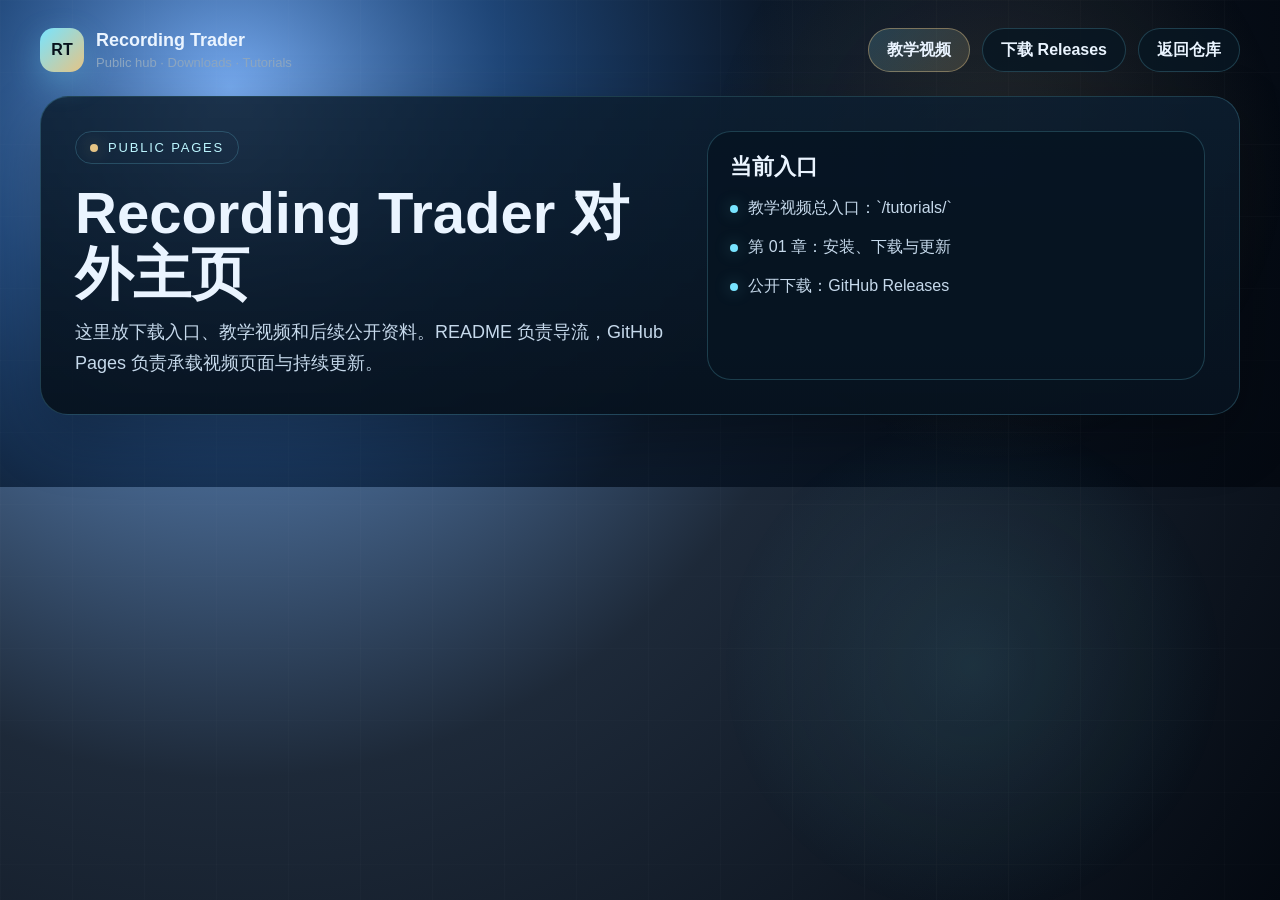
==== docs/index.html @ 5b9bc940 "Add GitHub Pages tutorial landing for chapter 1" ====
<!doctype html>
<html lang="zh-CN">
  <head>
    <meta charset="utf-8" />
    <meta name="viewport" content="width=device-width, initial-scale=1" />
    <title>Recording Trader · Public Hub</title>
    <meta name="description" content="Recording Trader public hub with downloads and tutorial videos." />
    <link rel="stylesheet" href="./tutorials/assets/tutorials.css" />
  </head>
  <body>
    <main class="page">
      <header class="topbar">
        <a class="brand" href="https://github.com/0x144169/recording-trader">
          <span class="brand-mark">RT</span>
          <span class="brand-copy">
            <strong>Recording Trader</strong>
            <span>Public hub · Downloads · Tutorials</span>
          </span>
        </a>
        <nav class="actions">
          <a class="btn btn-primary" href="./tutorials/">教学视频</a>
          <a class="btn" href="https://github.com/0x144169/recording-trader/releases">下载 Releases</a>
          <a class="btn" href="https://github.com/0x144169/recording-trader">返回仓库</a>
        </nav>
      </header>

      <section class="hero">
        <div class="hero-grid">
          <div>
            <span class="eyebrow">public pages</span>
            <h1>Recording Trader 对外主页</h1>
            <p>
              这里放下载入口、教学视频和后续公开资料。README 负责导流，GitHub Pages 负责承载视频页面与持续更新。
            </p>
          </div>
          <aside class="hero-card">
            <h3>当前入口</h3>
            <ul class="hero-list">
              <li>教学视频总入口：`/tutorials/`</li>
              <li>第 01 章：安装、下载与更新</li>
              <li>公开下载：GitHub Releases</li>
            </ul>
          </aside>
        </div>
      </section>
    </main>
  </body>
</html>
---- docs/tutorials/assets/tutorials.css ----
:root {
  --bg-1: #0a1830;
  --bg-2: #15335d;
  --bg-3: #1e4f80;
  --panel: rgba(10, 28, 45, 0.88);
  --panel-strong: rgba(12, 33, 53, 0.96);
  --text: #eaf4ff;
  --text-soft: #c6d9eb;
  --text-muted: #8ca5bf;
  --line: rgba(120, 228, 255, 0.2);
  --line-strong: rgba(229, 196, 133, 0.42);
  --accent: #78e4ff;
  --accent-soft: #bdf6ff;
  --gold: #e5c485;
  --shadow: 0 22px 60px rgba(0, 0, 0, 0.28);
}

* {
  box-sizing: border-box;
}

html,
body {
  margin: 0;
  padding: 0;
  min-height: 100%;
  color: var(--text);
  font-family: Inter, "Noto Sans SC", "Microsoft YaHei", sans-serif;
  background:
    radial-gradient(circle at 18% 18%, rgba(72, 150, 255, 0.42) 0%, rgba(19, 60, 112, 0.78) 24%, rgba(10, 23, 40, 0.92) 48%, rgba(4, 9, 17, 1) 100%);
}

body::before {
  content: "";
  position: fixed;
  inset: 0;
  pointer-events: none;
  background:
    radial-gradient(circle at 78% 18%, rgba(229, 196, 133, 0.14), transparent 24%),
    radial-gradient(circle at 76% 74%, rgba(120, 228, 255, 0.12), transparent 22%),
    repeating-linear-gradient(90deg, rgba(255, 255, 255, 0.02) 0, rgba(255, 255, 255, 0.02) 1px, transparent 1px, transparent 72px),
    repeating-linear-gradient(180deg, rgba(255, 255, 255, 0.015) 0, rgba(255, 255, 255, 0.015) 1px, transparent 1px, transparent 72px);
  opacity: 0.9;
}

a {
  color: inherit;
}

.page {
  position: relative;
  z-index: 1;
  width: min(1200px, calc(100% - 32px));
  margin: 0 auto;
  padding: 28px 0 48px;
}

.topbar {
  display: flex;
  justify-content: space-between;
  align-items: center;
  gap: 16px;
  margin-bottom: 24px;
}

.brand {
  display: inline-flex;
  align-items: center;
  gap: 12px;
  text-decoration: none;
}

.brand-mark {
  width: 44px;
  height: 44px;
  border-radius: 14px;
  display: inline-flex;
  align-items: center;
  justify-content: center;
  color: #06111b;
  font-weight: 900;
  background: linear-gradient(135deg, var(--accent) 0%, var(--gold) 100%);
  box-shadow: 0 10px 30px rgba(120, 228, 255, 0.25);
}

.brand-copy strong {
  display: block;
  font-size: 18px;
}

.brand-copy span {
  display: block;
  margin-top: 4px;
  color: var(--text-muted);
  font-size: 13px;
}

.actions {
  display: flex;
  flex-wrap: wrap;
  gap: 12px;
}

.btn {
  display: inline-flex;
  align-items: center;
  justify-content: center;
  gap: 8px;
  min-height: 44px;
  padding: 0 18px;
  border-radius: 999px;
  border: 1px solid var(--line);
  background: rgba(8, 22, 35, 0.82);
  color: var(--text);
  text-decoration: none;
  font-weight: 700;
  transition: transform .18s ease, border-color .18s ease, background .18s ease;
}

.btn:hover {
  transform: translateY(-1px);
  border-color: var(--line-strong);
}

.btn-primary {
  background: linear-gradient(135deg, rgba(120, 228, 255, 0.18) 0%, rgba(229, 196, 133, 0.16) 100%);
  border-color: var(--line-strong);
}

.hero,
.panel {
  border-radius: 28px;
  border: 1px solid var(--line);
  background: linear-gradient(180deg, rgba(12, 30, 48, 0.86) 0%, rgba(7, 18, 30, 0.95) 100%);
  box-shadow: var(--shadow);
}

.hero {
  overflow: hidden;
  margin-bottom: 24px;
}

.hero-grid {
  display: grid;
  grid-template-columns: 1.1fr .9fr;
  gap: 24px;
  padding: 34px;
}

.eyebrow {
  display: inline-flex;
  align-items: center;
  gap: 10px;
  padding: 8px 14px;
  border-radius: 999px;
  border: 1px solid var(--line);
  color: var(--accent-soft);
  font-size: 13px;
  letter-spacing: 1.8px;
  text-transform: uppercase;
}

.eyebrow::before {
  content: "";
  width: 8px;
  height: 8px;
  border-radius: 50%;
  background: var(--gold);
  box-shadow: 0 0 18px rgba(229, 196, 133, 0.45);
}

.hero h1 {
  margin: 18px 0 12px;
  font-size: clamp(34px, 5vw, 58px);
  line-height: 1.06;
}

.hero p {
  margin: 0;
  color: var(--text-soft);
  font-size: 18px;
  line-height: 1.75;
}

.hero-card {
  padding: 20px 22px;
  border-radius: 24px;
  border: 1px solid var(--line);
  background: rgba(7, 21, 34, 0.84);
}

.hero-card h3,
.section-title {
  margin: 0 0 12px;
  font-size: 22px;
}

.hero-list,
.check-list,
.meta-list {
  margin: 0;
  padding: 0;
  list-style: none;
}

.hero-list li,
.check-list li,
.meta-list li {
  position: relative;
  padding-left: 18px;
  margin-top: 12px;
  color: var(--text-soft);
  line-height: 1.7;
}

.hero-list li::before,
.check-list li::before {
  content: "";
  position: absolute;
  left: 0;
  top: 11px;
  width: 8px;
  height: 8px;
  border-radius: 50%;
  background: var(--accent);
  box-shadow: 0 0 16px rgba(120, 228, 255, 0.35);
}

.section {
  margin-top: 24px;
}

.panel {
  padding: 28px;
}

.grid {
  display: grid;
  gap: 20px;
}

.grid-2 {
  grid-template-columns: repeat(2, minmax(0, 1fr));
}

.grid-3 {
  grid-template-columns: repeat(3, minmax(0, 1fr));
}

.chapter-card {
  overflow: hidden;
  border-radius: 24px;
  border: 1px solid var(--line);
  background: var(--panel);
}

.chapter-cover {
  display: block;
  width: 100%;
  aspect-ratio: 16 / 9;
  object-fit: cover;
  background: #06111b;
}

.chapter-body {
  padding: 20px;
}

.tag {
  display: inline-flex;
  align-items: center;
  gap: 8px;
  padding: 7px 12px;
  border-radius: 999px;
  background: rgba(229, 196, 133, 0.14);
  color: var(--gold);
  font-size: 13px;
  font-weight: 700;
  letter-spacing: .8px;
  text-transform: uppercase;
}

.tag.ready {
  background: rgba(120, 228, 255, 0.14);
  color: var(--accent-soft);
}

.chapter-body h3 {
  margin: 14px 0 10px;
  font-size: 26px;
}

.chapter-body p {
  margin: 0;
  color: var(--text-soft);
  line-height: 1.7;
}

.meta-grid {
  display: grid;
  grid-template-columns: repeat(3, minmax(0, 1fr));
  gap: 12px;
  margin-top: 18px;
}

.meta-item {
  padding: 14px 16px;
  border-radius: 18px;
  border: 1px solid var(--line);
  background: rgba(255, 255, 255, 0.02);
}

.meta-item strong {
  display: block;
  font-size: 13px;
  color: var(--text-muted);
}

.meta-item span {
  display: block;
  margin-top: 8px;
  font-size: 15px;
  color: var(--text);
  line-height: 1.5;
}

.video-shell {
  overflow: hidden;
  border-radius: 24px;
  border: 1px solid var(--line-strong);
  background: var(--panel-strong);
  box-shadow: var(--shadow);
}

.video-shell video {
  display: block;
  width: 100%;
  max-width: 100%;
  background: #020810;
}

.footer-note {
  margin-top: 18px;
  color: var(--text-muted);
  font-size: 14px;
  line-height: 1.7;
}

.roadmap-item {
  padding: 18px 20px;
  border-radius: 20px;
  border: 1px solid var(--line);
  background: rgba(255, 255, 255, 0.02);
}

.roadmap-item h4 {
  margin: 10px 0 8px;
  font-size: 20px;
}

.roadmap-item p {
  margin: 0;
  color: var(--text-soft);
  line-height: 1.7;
}

.muted {
  color: var(--text-muted);
}

@media (max-width: 980px) {
  .hero-grid,
  .grid-2,
  .grid-3,
  .meta-grid {
    grid-template-columns: 1fr;
  }

  .topbar {
    flex-direction: column;
    align-items: flex-start;
  }

  .page {
    width: min(100% - 20px, 1200px);
  }

  .hero-grid,
  .panel {
    padding: 22px;
  }
}
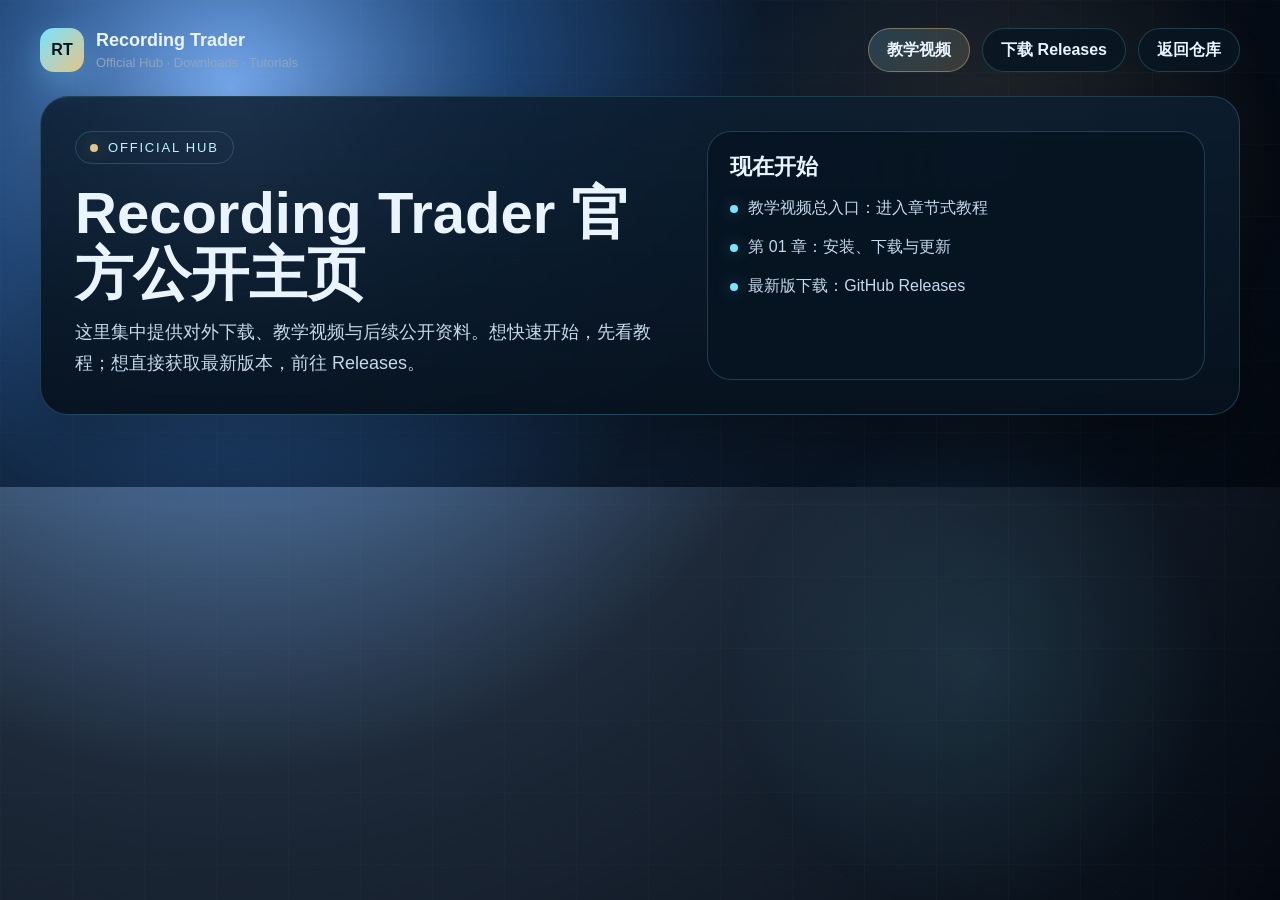
==== commit 5a98d7de: "docs: polish tutorial landing" ====
--- a/docs/index.html
+++ b/docs/index.html
@@ -3,8 +3,8 @@
   <head>
     <meta charset="utf-8" />
     <meta name="viewport" content="width=device-width, initial-scale=1" />
-    <title>Recording Trader · Public Hub</title>
-    <meta name="description" content="Recording Trader public hub with downloads and tutorial videos." />
+    <title>Recording Trader · 官方公开主页</title>
+    <meta name="description" content="Recording Trader 官方公开主页，集中提供下载入口与教学视频。" />
     <link rel="stylesheet" href="./tutorials/assets/tutorials.css" />
   </head>
   <body>
@@ -14,7 +14,7 @@
           <span class="brand-mark">RT</span>
           <span class="brand-copy">
             <strong>Recording Trader</strong>
-            <span>Public hub · Downloads · Tutorials</span>
+            <span>Official Hub · Downloads · Tutorials</span>
           </span>
         </a>
         <nav class="actions">
@@ -27,18 +27,18 @@
       <section class="hero">
         <div class="hero-grid">
           <div>
-            <span class="eyebrow">public pages</span>
-            <h1>Recording Trader 对外主页</h1>
+            <span class="eyebrow">official hub</span>
+            <h1>Recording Trader 官方公开主页</h1>
             <p>
-              这里放下载入口、教学视频和后续公开资料。README 负责导流，GitHub Pages 负责承载视频页面与持续更新。
+              这里集中提供对外下载、教学视频与后续公开资料。想快速开始，先看教程；想直接获取最新版本，前往 Releases。
             </p>
           </div>
           <aside class="hero-card">
-            <h3>当前入口</h3>
+            <h3>现在开始</h3>
             <ul class="hero-list">
-              <li>教学视频总入口：`/tutorials/`</li>
+              <li>教学视频总入口：进入章节式教程</li>
               <li>第 01 章：安装、下载与更新</li>
-              <li>公开下载：GitHub Releases</li>
+              <li>最新版下载：GitHub Releases</li>
             </ul>
           </aside>
         </div>
@@ -46,4 +46,3 @@
     </main>
   </body>
 </html>
-
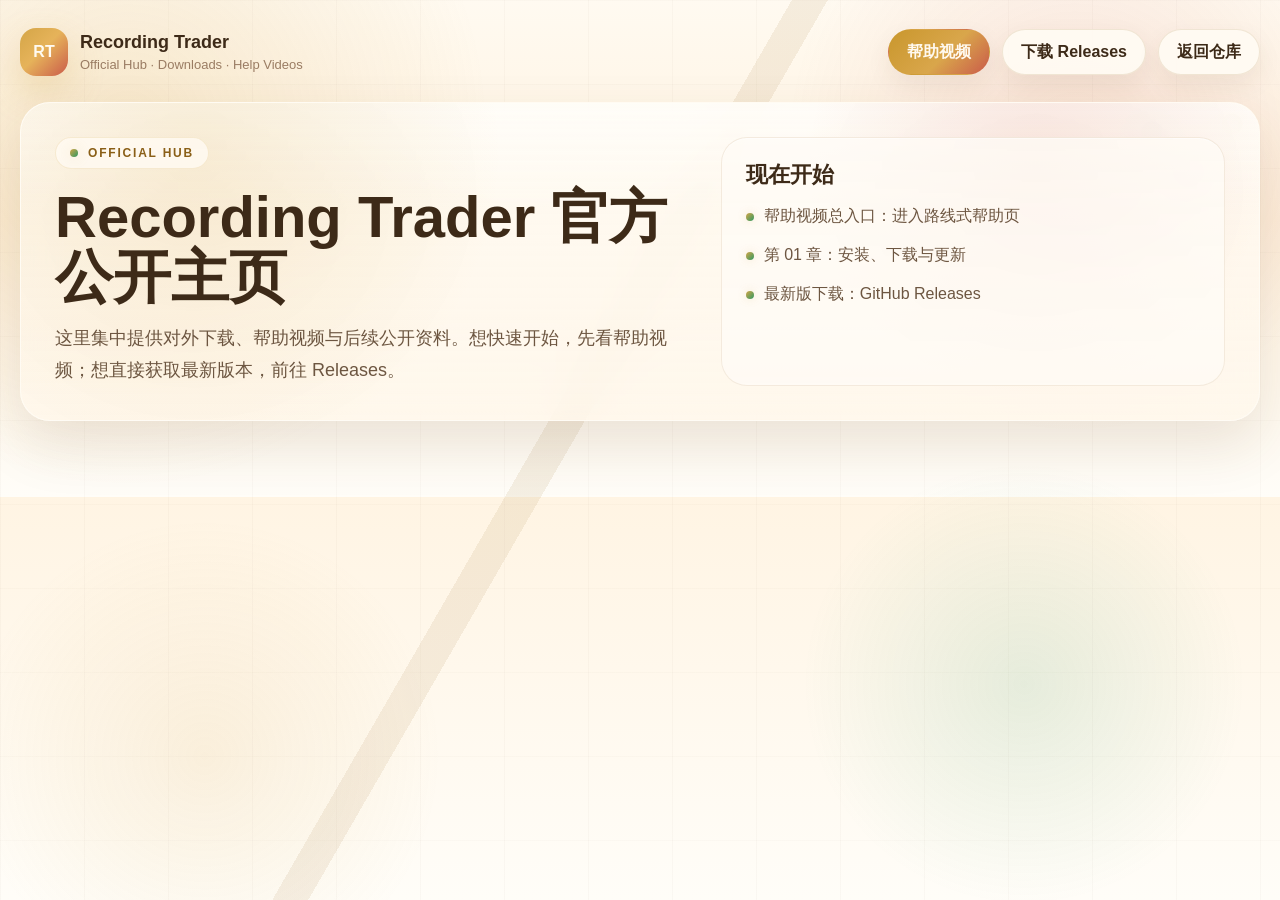
==== commit 6f382502: "Restyle help videos homepage" ====
--- a/docs/index.html
+++ b/docs/index.html
@@ -4,7 +4,7 @@
     <meta charset="utf-8" />
     <meta name="viewport" content="width=device-width, initial-scale=1" />
     <title>Recording Trader · 官方公开主页</title>
-    <meta name="description" content="Recording Trader 官方公开主页，集中提供下载入口与教学视频。" />
+    <meta name="description" content="Recording Trader 官方公开主页，集中提供下载入口与帮助视频。" />
     <link rel="stylesheet" href="./tutorials/assets/tutorials.css" />
   </head>
   <body>
@@ -14,11 +14,11 @@
           <span class="brand-mark">RT</span>
           <span class="brand-copy">
             <strong>Recording Trader</strong>
-            <span>Official Hub · Downloads · Tutorials</span>
+            <span>Official Hub · Downloads · Help Videos</span>
           </span>
         </a>
         <nav class="actions">
-          <a class="btn btn-primary" href="./tutorials/">教学视频</a>
+          <a class="btn btn-primary" href="./tutorials/">帮助视频</a>
           <a class="btn" href="https://github.com/0x144169/recording-trader/releases">下载 Releases</a>
           <a class="btn" href="https://github.com/0x144169/recording-trader">返回仓库</a>
         </nav>
@@ -30,13 +30,13 @@
             <span class="eyebrow">official hub</span>
             <h1>Recording Trader 官方公开主页</h1>
             <p>
-              这里集中提供对外下载、教学视频与后续公开资料。想快速开始，先看教程；想直接获取最新版本，前往 Releases。
+              这里集中提供对外下载、帮助视频与后续公开资料。想快速开始，先看帮助视频；想直接获取最新版本，前往 Releases。
             </p>
           </div>
           <aside class="hero-card">
             <h3>现在开始</h3>
             <ul class="hero-list">
-              <li>教学视频总入口：进入章节式教程</li>
+              <li>帮助视频总入口：进入路线式帮助页</li>
               <li>第 01 章：安装、下载与更新</li>
               <li>最新版下载：GitHub Releases</li>
             </ul>
--- a/docs/tutorials/assets/tutorials.css
+++ b/docs/tutorials/assets/tutorials.css
@@ -1,18 +1,21 @@
 :root {
-  --bg-1: #0a1830;
-  --bg-2: #15335d;
-  --bg-3: #1e4f80;
-  --panel: rgba(10, 28, 45, 0.88);
-  --panel-strong: rgba(12, 33, 53, 0.96);
-  --text: #eaf4ff;
-  --text-soft: #c6d9eb;
-  --text-muted: #8ca5bf;
-  --line: rgba(120, 228, 255, 0.2);
-  --line-strong: rgba(229, 196, 133, 0.42);
-  --accent: #78e4ff;
-  --accent-soft: #bdf6ff;
-  --gold: #e5c485;
-  --shadow: 0 22px 60px rgba(0, 0, 0, 0.28);
+  --bg-1: #fffaf1;
+  --bg-2: #fff2de;
+  --bg-3: #fffdf8;
+  --panel: rgba(255, 250, 241, 0.86);
+  --panel-strong: rgba(255, 253, 248, 0.95);
+  --text: #3d2a18;
+  --text-soft: #6d5641;
+  --text-muted: #9a7c63;
+  --line: rgba(160, 118, 52, 0.16);
+  --line-strong: rgba(212, 165, 71, 0.36);
+  --accent: #c9972d;
+  --accent-soft: #8a5f17;
+  --gold: #d4a547;
+  --green: #2f9961;
+  --red: #ca5b4a;
+  --shadow: 0 24px 56px rgba(91, 61, 26, 0.12);
+  --shadow-strong: 0 30px 76px rgba(91, 61, 26, 0.18);
 }
 
 * {
@@ -26,21 +29,34 @@
   min-height: 100%;
   color: var(--text);
   font-family: Inter, "Noto Sans SC", "Microsoft YaHei", sans-serif;
-  background:
-    radial-gradient(circle at 18% 18%, rgba(72, 150, 255, 0.42) 0%, rgba(19, 60, 112, 0.78) 24%, rgba(10, 23, 40, 0.92) 48%, rgba(4, 9, 17, 1) 100%);
-}
-
-body::before {
+  background: linear-gradient(180deg, var(--bg-1) 0%, var(--bg-2) 44%, var(--bg-3) 100%);
+}
+
+body::before,
+body::after {
   content: "";
   position: fixed;
   inset: 0;
   pointer-events: none;
+}
+
+body::before {
   background:
-    radial-gradient(circle at 78% 18%, rgba(229, 196, 133, 0.14), transparent 24%),
-    radial-gradient(circle at 76% 74%, rgba(120, 228, 255, 0.12), transparent 22%),
-    repeating-linear-gradient(90deg, rgba(255, 255, 255, 0.02) 0, rgba(255, 255, 255, 0.02) 1px, transparent 1px, transparent 72px),
-    repeating-linear-gradient(180deg, rgba(255, 255, 255, 0.015) 0, rgba(255, 255, 255, 0.015) 1px, transparent 1px, transparent 72px);
-  opacity: 0.9;
+    radial-gradient(circle at 10% 14%, rgba(212, 165, 71, 0.18), transparent 26%),
+    radial-gradient(circle at 84% 16%, rgba(202, 91, 74, 0.14), transparent 22%),
+    radial-gradient(circle at 80% 76%, rgba(47, 153, 97, 0.12), transparent 18%),
+    radial-gradient(circle at 16% 84%, rgba(212, 165, 71, 0.12), transparent 18%),
+    repeating-linear-gradient(90deg, rgba(109, 86, 65, 0.03) 0, rgba(109, 86, 65, 0.03) 1px, transparent 1px, transparent 84px),
+    repeating-linear-gradient(180deg, rgba(109, 86, 65, 0.025) 0, rgba(109, 86, 65, 0.025) 1px, transparent 1px, transparent 84px);
+}
+
+body::after {
+  background:
+    radial-gradient(circle at calc(100% - 128px) 132px, rgba(47, 153, 97, 0.82) 0 10px, transparent 11px),
+    radial-gradient(circle at calc(100% - 88px) 172px, rgba(202, 91, 74, 0.78) 0 10px, transparent 11px),
+    radial-gradient(circle at calc(100% - 48px) 124px, rgba(212, 165, 71, 0.86) 0 10px, transparent 11px),
+    linear-gradient(120deg, transparent 0 44%, rgba(160, 118, 52, 0.18) 44% 46%, transparent 46% 100%);
+  opacity: 0.55;
 }
 
 a {
@@ -50,17 +66,17 @@
 .page {
   position: relative;
   z-index: 1;
-  width: min(1200px, calc(100% - 32px));
+  width: min(1240px, calc(100% - 32px));
   margin: 0 auto;
-  padding: 28px 0 48px;
+  padding: 28px 0 52px;
 }
 
 .topbar {
   display: flex;
   justify-content: space-between;
   align-items: center;
-  gap: 16px;
-  margin-bottom: 24px;
+  gap: 18px;
+  margin-bottom: 26px;
 }
 
 .brand {
@@ -71,16 +87,16 @@
 }
 
 .brand-mark {
-  width: 44px;
-  height: 44px;
-  border-radius: 14px;
+  width: 48px;
+  height: 48px;
+  border-radius: 16px;
   display: inline-flex;
   align-items: center;
   justify-content: center;
-  color: #06111b;
+  color: #fffaf0;
   font-weight: 900;
-  background: linear-gradient(135deg, var(--accent) 0%, var(--gold) 100%);
-  box-shadow: 0 10px 30px rgba(120, 228, 255, 0.25);
+  background: linear-gradient(135deg, #d4a547 0%, #e6b35a 46%, #ca5b4a 100%);
+  box-shadow: 0 16px 36px rgba(212, 165, 71, 0.28);
 }
 
 .brand-copy strong {
@@ -106,33 +122,39 @@
   align-items: center;
   justify-content: center;
   gap: 8px;
-  min-height: 44px;
+  min-height: 46px;
   padding: 0 18px;
   border-radius: 999px;
   border: 1px solid var(--line);
-  background: rgba(8, 22, 35, 0.82);
+  background: rgba(255, 251, 244, 0.92);
   color: var(--text);
   text-decoration: none;
   font-weight: 700;
-  transition: transform .18s ease, border-color .18s ease, background .18s ease;
-}
-
-.btn:hover {
-  transform: translateY(-1px);
-  border-color: var(--line-strong);
+  box-shadow: 0 10px 24px rgba(91, 61, 26, 0.08);
+  transition: transform .18s ease, border-color .18s ease, box-shadow .18s ease, background .18s ease;
+}
+
+.btn:hover,
+.btn:focus-visible {
+  transform: translateY(-2px);
+  border-color: rgba(212, 165, 71, 0.42);
+  box-shadow: 0 16px 28px rgba(91, 61, 26, 0.12);
 }
 
 .btn-primary {
-  background: linear-gradient(135deg, rgba(120, 228, 255, 0.18) 0%, rgba(229, 196, 133, 0.16) 100%);
-  border-color: var(--line-strong);
+  color: #fff9ef;
+  border-color: transparent;
+  background: linear-gradient(135deg, #c9972d 0%, #d9a64b 56%, #ca5b4a 100%);
 }
 
 .hero,
 .panel {
-  border-radius: 28px;
-  border: 1px solid var(--line);
-  background: linear-gradient(180deg, rgba(12, 30, 48, 0.86) 0%, rgba(7, 18, 30, 0.95) 100%);
+  position: relative;
+  border-radius: 30px;
+  border: 1px solid rgba(255, 252, 245, 0.84);
+  background: linear-gradient(180deg, rgba(255, 252, 246, 0.88) 0%, rgba(255, 247, 235, 0.76) 100%);
   box-shadow: var(--shadow);
+  backdrop-filter: blur(18px);
 }
 
 .hero {
@@ -140,53 +162,70 @@
   margin-bottom: 24px;
 }
 
+.hero::before {
+  content: "";
+  position: absolute;
+  inset: 0;
+  background:
+    radial-gradient(circle at 14% 16%, rgba(212, 165, 71, 0.18), transparent 28%),
+    radial-gradient(circle at 82% 20%, rgba(202, 91, 74, 0.14), transparent 22%),
+    linear-gradient(180deg, rgba(255, 255, 255, 0.32), transparent 34%);
+  pointer-events: none;
+}
+
 .hero-grid {
+  position: relative;
   display: grid;
-  grid-template-columns: 1.1fr .9fr;
+  grid-template-columns: 1.12fr .88fr;
   gap: 24px;
   padding: 34px;
 }
 
-.eyebrow {
+.eyebrow,
+.section-kicker {
   display: inline-flex;
   align-items: center;
   gap: 10px;
   padding: 8px 14px;
   border-radius: 999px;
-  border: 1px solid var(--line);
+  border: 1px solid rgba(212, 165, 71, 0.18);
+  background: rgba(255, 250, 241, 0.88);
   color: var(--accent-soft);
-  font-size: 13px;
+  font-size: 12px;
+  font-weight: 800;
   letter-spacing: 1.8px;
   text-transform: uppercase;
 }
 
-.eyebrow::before {
+.eyebrow::before,
+.section-kicker::before {
   content: "";
   width: 8px;
   height: 8px;
   border-radius: 50%;
-  background: var(--gold);
-  box-shadow: 0 0 18px rgba(229, 196, 133, 0.45);
+  background: linear-gradient(135deg, var(--gold) 0%, var(--green) 100%);
+  box-shadow: 0 0 14px rgba(212, 165, 71, 0.24);
 }
 
 .hero h1 {
-  margin: 18px 0 12px;
+  margin: 18px 0 14px;
   font-size: clamp(34px, 5vw, 58px);
-  line-height: 1.06;
+  line-height: 1.04;
 }
 
 .hero p {
   margin: 0;
   color: var(--text-soft);
   font-size: 18px;
-  line-height: 1.75;
+  line-height: 1.78;
 }
 
 .hero-card {
-  padding: 20px 22px;
-  border-radius: 24px;
-  border: 1px solid var(--line);
-  background: rgba(7, 21, 34, 0.84);
+  padding: 22px 24px;
+  border-radius: 26px;
+  border: 1px solid rgba(160, 118, 52, 0.12);
+  background: rgba(255, 252, 246, 0.78);
+  box-shadow: inset 0 1px 0 rgba(255, 255, 255, 0.5);
 }
 
 .hero-card h3,
@@ -222,8 +261,8 @@
   width: 8px;
   height: 8px;
   border-radius: 50%;
-  background: var(--accent);
-  box-shadow: 0 0 16px rgba(120, 228, 255, 0.35);
+  background: linear-gradient(135deg, var(--gold) 0%, var(--green) 100%);
+  box-shadow: 0 0 10px rgba(212, 165, 71, 0.22);
 }
 
 .section {
@@ -232,6 +271,20 @@
 
 .panel {
   padding: 28px;
+}
+
+.section-head {
+  display: flex;
+  justify-content: space-between;
+  align-items: flex-end;
+  gap: 20px;
+  margin-bottom: 18px;
+}
+
+.section-copy {
+  margin: 8px 0 0;
+  color: var(--text-soft);
+  line-height: 1.7;
 }
 
 .grid {
@@ -247,11 +300,120 @@
   grid-template-columns: repeat(3, minmax(0, 1fr));
 }
 
+.journey-map {
+  position: relative;
+  display: grid;
+  grid-template-columns: repeat(4, minmax(0, 1fr));
+  gap: 18px;
+}
+
+.journey-map::before,
+.journey-map::after {
+  content: "";
+  position: absolute;
+  left: 40px;
+  right: 40px;
+  height: 5px;
+  border-radius: 999px;
+  background:
+    repeating-linear-gradient(
+      90deg,
+      rgba(212, 165, 71, 0.48) 0 24px,
+      rgba(212, 165, 71, 0) 24px 38px
+    );
+  opacity: 0.95;
+}
+
+.journey-map::before {
+  top: 56px;
+}
+
+.journey-map::after {
+  top: 194px;
+}
+
+.journey-step {
+  position: relative;
+  z-index: 1;
+  min-height: 126px;
+  padding: 18px 18px 18px 78px;
+  border-radius: 24px;
+  border: 1px solid rgba(160, 118, 52, 0.14);
+  background: linear-gradient(180deg, rgba(255, 255, 255, 0.92) 0%, rgba(255, 247, 231, 0.88) 100%);
+  box-shadow: 0 16px 34px rgba(91, 61, 26, 0.1);
+  text-decoration: none;
+  transition: transform .18s ease, box-shadow .18s ease, border-color .18s ease;
+}
+
+.journey-step:hover,
+.journey-step:focus-visible {
+  transform: translateY(-3px);
+  border-color: rgba(212, 165, 71, 0.42);
+  box-shadow: var(--shadow-strong);
+}
+
+.journey-step::before {
+  content: attr(data-step);
+  position: absolute;
+  left: 18px;
+  top: 18px;
+  width: 42px;
+  height: 42px;
+  border-radius: 50%;
+  display: inline-flex;
+  align-items: center;
+  justify-content: center;
+  color: #fffaf1;
+  font-weight: 900;
+  font-size: 14px;
+  background: linear-gradient(135deg, var(--gold) 0%, #e7b65a 55%, var(--red) 100%);
+  box-shadow: 0 10px 24px rgba(212, 165, 71, 0.24);
+}
+
+.journey-step:nth-child(2n)::before {
+  background: linear-gradient(135deg, var(--green) 0%, #5dbc86 54%, var(--gold) 100%);
+}
+
+.journey-step:nth-child(3n)::before {
+  background: linear-gradient(135deg, var(--red) 0%, #df8b56 50%, var(--gold) 100%);
+}
+
+.journey-step strong {
+  display: block;
+  font-size: 18px;
+  line-height: 1.35;
+}
+
+.journey-step span {
+  display: block;
+  margin-top: 6px;
+  color: var(--text-soft);
+  line-height: 1.6;
+  font-size: 14px;
+}
+
 .chapter-card {
   overflow: hidden;
-  border-radius: 24px;
-  border: 1px solid var(--line);
-  background: var(--panel);
+  display: flex;
+  flex-direction: column;
+  border-radius: 28px;
+  border: 1px solid rgba(160, 118, 52, 0.14);
+  background: linear-gradient(180deg, rgba(255, 254, 250, 0.92) 0%, rgba(255, 247, 235, 0.84) 100%);
+  box-shadow: 0 18px 42px rgba(91, 61, 26, 0.1);
+  transition: transform .2s ease, box-shadow .2s ease, border-color .2s ease;
+}
+
+.chapter-card:hover {
+  transform: translateY(-4px);
+  border-color: rgba(212, 165, 71, 0.3);
+  box-shadow: var(--shadow-strong);
+}
+
+.chapter-cover-link {
+  position: relative;
+  display: block;
+  overflow: hidden;
+  text-decoration: none;
 }
 
 .chapter-cover {
@@ -259,55 +421,101 @@
   width: 100%;
   aspect-ratio: 16 / 9;
   object-fit: cover;
-  background: #06111b;
+  background: #eadfcb;
+  transition: transform .45s ease, filter .25s ease;
+}
+
+.chapter-card:hover .chapter-cover {
+  transform: scale(1.03);
+  filter: saturate(1.04);
+}
+
+.chapter-cover-link::after {
+  content: "";
+  position: absolute;
+  inset: auto 0 0 0;
+  height: 42%;
+  background: linear-gradient(180deg, transparent 0%, rgba(61, 42, 24, 0.24) 100%);
+}
+
+.chapter-cover-hint {
+  position: absolute;
+  left: 16px;
+  bottom: 16px;
+  z-index: 1;
+  padding: 8px 12px;
+  border-radius: 999px;
+  background: rgba(255, 251, 244, 0.92);
+  color: var(--accent-soft);
+  font-size: 13px;
+  font-weight: 800;
+  box-shadow: 0 12px 24px rgba(91, 61, 26, 0.16);
 }
 
 .chapter-body {
-  padding: 20px;
+  display: flex;
+  flex: 1;
+  flex-direction: column;
+  gap: 14px;
+  padding: 22px;
+}
+
+.chapter-body .actions {
+  margin-top: auto;
 }
 
 .tag {
   display: inline-flex;
   align-items: center;
   gap: 8px;
+  width: fit-content;
   padding: 7px 12px;
   border-radius: 999px;
-  background: rgba(229, 196, 133, 0.14);
-  color: var(--gold);
+  background: rgba(212, 165, 71, 0.12);
+  color: var(--accent-soft);
   font-size: 13px;
-  font-weight: 700;
-  letter-spacing: .8px;
+  font-weight: 800;
+  letter-spacing: .6px;
   text-transform: uppercase;
 }
 
 .tag.ready {
-  background: rgba(120, 228, 255, 0.14);
+  background: rgba(47, 153, 97, 0.12);
+  color: var(--green);
+}
+
+.chapter-title-link {
+  text-decoration: none;
+}
+
+.chapter-title-link:hover h3,
+.chapter-title-link:focus-visible h3 {
   color: var(--accent-soft);
 }
 
 .chapter-body h3 {
-  margin: 14px 0 10px;
-  font-size: 26px;
+  margin: 0;
+  font-size: 28px;
+  line-height: 1.18;
 }
 
 .chapter-body p {
   margin: 0;
   color: var(--text-soft);
-  line-height: 1.7;
+  line-height: 1.74;
 }
 
 .meta-grid {
   display: grid;
   grid-template-columns: repeat(3, minmax(0, 1fr));
   gap: 12px;
-  margin-top: 18px;
 }
 
 .meta-item {
   padding: 14px 16px;
   border-radius: 18px;
-  border: 1px solid var(--line);
-  background: rgba(255, 255, 255, 0.02);
+  border: 1px solid rgba(160, 118, 52, 0.1);
+  background: rgba(255, 252, 245, 0.88);
 }
 
 .meta-item strong {
@@ -321,13 +529,13 @@
   margin-top: 8px;
   font-size: 15px;
   color: var(--text);
-  line-height: 1.5;
+  line-height: 1.56;
 }
 
 .video-shell {
   overflow: hidden;
-  border-radius: 24px;
-  border: 1px solid var(--line-strong);
+  border-radius: 26px;
+  border: 1px solid rgba(212, 165, 71, 0.24);
   background: var(--panel-strong);
   box-shadow: var(--shadow);
 }
@@ -336,7 +544,7 @@
   display: block;
   width: 100%;
   max-width: 100%;
-  background: #020810;
+  background: #eadfcb;
 }
 
 .footer-note {
@@ -348,13 +556,14 @@
 
 .roadmap-item {
   padding: 18px 20px;
-  border-radius: 20px;
-  border: 1px solid var(--line);
-  background: rgba(255, 255, 255, 0.02);
+  border-radius: 22px;
+  border: 1px solid rgba(160, 118, 52, 0.1);
+  background: rgba(255, 252, 246, 0.8);
+  box-shadow: 0 10px 28px rgba(91, 61, 26, 0.06);
 }
 
 .roadmap-item h4 {
-  margin: 10px 0 8px;
+  margin: 12px 0 8px;
   font-size: 20px;
 }
 
@@ -368,21 +577,30 @@
   color: var(--text-muted);
 }
 
-@media (max-width: 980px) {
+@media (max-width: 1100px) {
   .hero-grid,
   .grid-2,
   .grid-3,
-  .meta-grid {
+  .meta-grid,
+  .journey-map {
     grid-template-columns: 1fr;
   }
 
-  .topbar {
+  .journey-map::before,
+  .journey-map::after {
+    display: none;
+  }
+}
+
+@media (max-width: 980px) {
+  .topbar,
+  .section-head {
     flex-direction: column;
     align-items: flex-start;
   }
 
   .page {
-    width: min(100% - 20px, 1200px);
+    width: min(100% - 20px, 1240px);
   }
 
   .hero-grid,
@@ -391,3 +609,34 @@
   }
 }
 
+@media (max-width: 760px) {
+  body::after {
+    display: none;
+  }
+
+  .hero h1 {
+    font-size: 36px;
+  }
+
+  .hero p,
+  .chapter-body p,
+  .section-copy,
+  .roadmap-item p,
+  .hero-list li,
+  .check-list li {
+    font-size: 15px;
+  }
+
+  .chapter-body h3 {
+    font-size: 24px;
+  }
+
+  .btn,
+  .actions {
+    width: 100%;
+  }
+
+  .actions .btn {
+    flex: 1 1 auto;
+  }
+}
